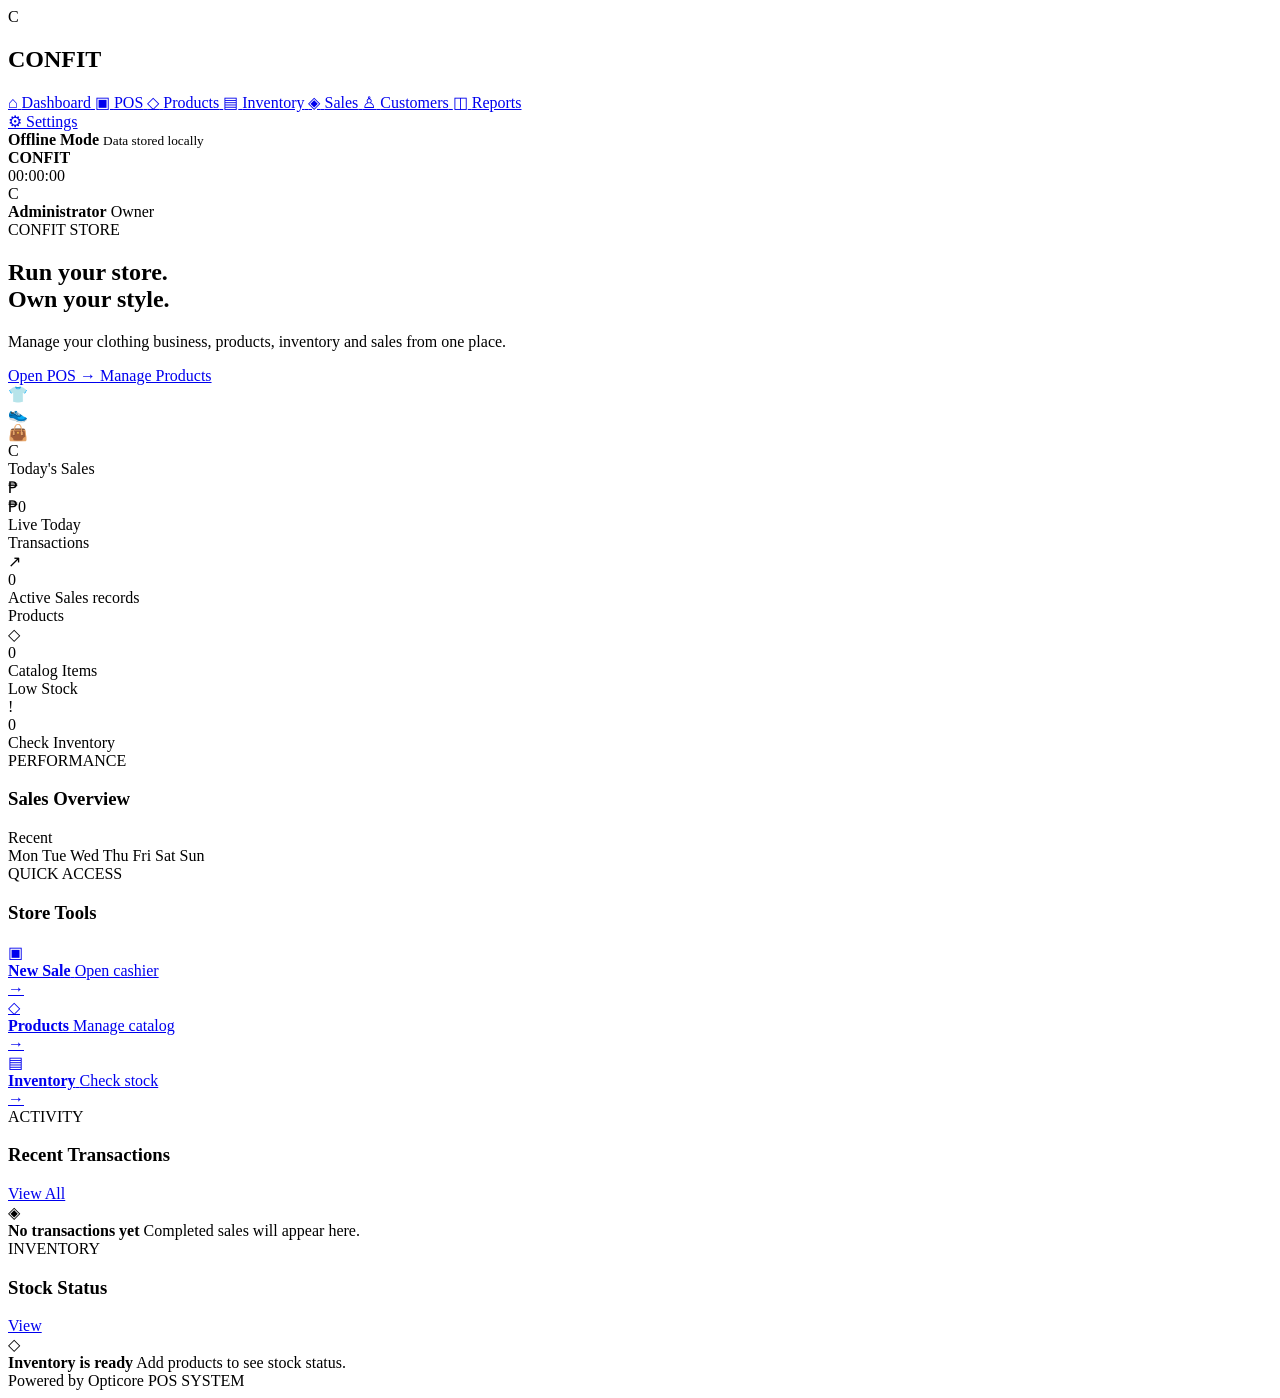
==== index.html @ 8e470021 "Add files via upload" ====
<!DOCTYPE html>
<html lang="en">
<head>
    <meta charset="UTF-8">
    <meta name="viewport" content="width=device-width, initial-scale=1.0">
    <title>CONFIT</title>
    <link rel="stylesheet" href="css/style.css">
    <link rel="stylesheet" href="css/gonzcore_motion.css">
</head>

<body>

    <div class="background">
        <div class="glow glow-one"></div>
        <div class="glow glow-two"></div>
        <div class="glow glow-three"></div>
        <div id="particles"></div>
    </div>

    <aside class="sidebar">

        <div class="brand">
            <div class="brand-mark">C</div>
            <div>
                <h1>CONFIT</h1>
            </div>
        </div>

        <nav class="navigation">

            <a href="index.html" class="nav-item active">
                <span class="nav-icon">⌂</span>
                <span>Dashboard</span>
            </a>

            <a href="pages/pos.html" class="nav-item">
                <span class="nav-icon">▣</span>
                <span>POS</span>
            </a>

            <a href="pages/products.html" class="nav-item">
                <span class="nav-icon">◇</span>
                <span>Products</span>
            </a>

            <a href="pages/inventory.html" class="nav-item">
                <span class="nav-icon">▤</span>
                <span>Inventory</span>
            </a>

            <a href="pages/sales.html" class="nav-item">
                <span class="nav-icon">◈</span>
                <span>Sales</span>
            </a>

            <a href="pages/customers.html" class="nav-item">
                <span class="nav-icon">♙</span>
                <span>Customers</span>
            </a>

            <a href="pages/reports.html" class="nav-item">
                <span class="nav-icon">◫</span>
                <span>Reports</span>
            </a>

        </nav>

        <div class="sidebar-bottom">

            <a href="pages/settings.html" class="nav-item">
                <span class="nav-icon">⚙</span>
                <span>Settings</span>
            </a>

            <div class="system-status">
                <span class="status-dot"></span>
                <div>
                    <strong>Offline Mode</strong>
                    <small>Data stored locally</small>
                </div>
            </div>

        </div>

    </aside>

    <main class="main-content">

        <header class="topbar">

            <div class="mobile-brand">
                <strong>CONFIT</strong>
            </div>

            <div class="topbar-right">

                <div class="live-time">
                    <span class="live-dot"></span>
                    <span id="liveTime">00:00:00</span>
                </div>

                <div class="profile" onclick="window.location.href='pages/account.html'" style="cursor:pointer">
                    <div class="profile-avatar">
                        C
                    </div>

                    <div class="profile-info">
                        <strong>Administrator</strong>
                        <span>Owner</span>
                    </div>

                </div>

            </div>

        </header>

        <section class="dashboard">

            <div class="welcome">

                <div class="welcome-text">

                    <span class="eyebrow">
                        CONFIT STORE
                    </span>

                    <h2>
                        Run your store.<br>
                        <span>Own your style.</span>
                    </h2>

                    <p>
                        Manage your clothing business, products,
                        inventory and sales from one place.
                    </p>

                    <div class="welcome-actions">

                        <a href="pages/pos.html" class="primary-button">
                            Open POS
                            <span>→</span>
                        </a>

                        <a href="pages/products.html" class="secondary-button">
                            Manage Products
                        </a>

                    </div>

                </div>

                <div class="fashion-display">

                    <div class="fashion-ring ring-one"></div>
                    <div class="fashion-ring ring-two"></div>

                    <div class="fashion-card card-shirt">
                        <span>👕</span>
                    </div>

                    <div class="fashion-card card-shoe">
                        <span>👟</span>
                    </div>

                    <div class="fashion-card card-bag">
                        <span>👜</span>
                    </div>

                    <div class="fashion-center">
                        <span>C</span>
                    </div>

                </div>

            </div>

            <div class="stats-grid">

                <div class="stat-card">

                    <div class="stat-top">
                        <span>Today's Sales</span>
                        <div class="stat-icon">₱</div>
                    </div>

                    <div class="stat-value">
                        ₱<span id="todaySales">0</span>
                    </div>

                    <div class="stat-bottom">
                        <span class="positive">Live</span>
                        <span>Today</span>
                    </div>

                </div>

                <div class="stat-card">

                    <div class="stat-top">
                        <span>Transactions</span>
                        <div class="stat-icon">↗</div>
                    </div>

                    <div class="stat-value" id="transactionCount">
                        0
                    </div>

                    <div class="stat-bottom">
                        <span class="positive">Active</span>
                        <span>Sales records</span>
                    </div>

                </div>

                <div class="stat-card">

                    <div class="stat-top">
                        <span>Products</span>
                        <div class="stat-icon">◇</div>
                    </div>

                    <div class="stat-value" id="productCount">
                        0
                    </div>

                    <div class="stat-bottom">
                        <span>Catalog</span>
                        <span>Items</span>
                    </div>

                </div>

                <div class="stat-card">

                    <div class="stat-top">
                        <span>Low Stock</span>
                        <div class="stat-icon">!</div>
                    </div>

                    <div class="stat-value" id="lowStockCount">
                        0
                    </div>

                    <div class="stat-bottom">
                        <span class="warning">Check</span>
                        <span>Inventory</span>
                    </div>

                </div>

            </div>

            <div class="content-grid">

                <div class="glass-panel sales-panel">

                    <div class="panel-header">

                        <div>
                            <span class="panel-label">
                                PERFORMANCE
                            </span>

                            <h3>
                                Sales Overview
                            </h3>
                        </div>

                        <span class="period">
                            Recent
                        </span>

                    </div>

                    <div class="chart">

                        <div class="chart-line line-one"></div>
                        <div class="chart-line line-two"></div>
                        <div class="chart-line line-three"></div>
                        <div class="chart-line line-four"></div>

                        <div class="chart-bars">

                            <div class="bar" style="height: 32%">
                                <span></span>
                            </div>

                            <div class="bar" style="height: 48%">
                                <span></span>
                            </div>

                            <div class="bar" style="height: 40%">
                                <span></span>
                            </div>

                            <div class="bar" style="height: 65%">
                                <span></span>
                            </div>

                            <div class="bar" style="height: 52%">
                                <span></span>
                            </div>

                            <div class="bar" style="height: 78%">
                                <span></span>
                            </div>

                            <div class="bar active-bar" style="height: 92%">
                                <span></span>
                            </div>

                        </div>

                        <div class="chart-days">
                            <span>Mon</span>
                            <span>Tue</span>
                            <span>Wed</span>
                            <span>Thu</span>
                            <span>Fri</span>
                            <span>Sat</span>
                            <span>Sun</span>
                        </div>

                    </div>

                </div>

                <div class="glass-panel quick-panel">

                    <div class="panel-header">

                        <div>
                            <span class="panel-label">
                                QUICK ACCESS
                            </span>

                            <h3>
                                Store Tools
                            </h3>
                        </div>

                    </div>

                    <div class="quick-actions">

                        <a href="pages/pos.html" class="quick-action">
                            <div class="quick-icon">▣</div>
                            <div>
                                <strong>New Sale</strong>
                                <span>Open cashier</span>
                            </div>
                            <b>→</b>
                        </a>

                        <a href="pages/products.html" class="quick-action">
                            <div class="quick-icon">◇</div>
                            <div>
                                <strong>Products</strong>
                                <span>Manage catalog</span>
                            </div>
                            <b>→</b>
                        </a>

                        <a href="pages/inventory.html" class="quick-action">
                            <div class="quick-icon">▤</div>
                            <div>
                                <strong>Inventory</strong>
                                <span>Check stock</span>
                            </div>
                            <b>→</b>
                        </a>

                    </div>

                </div>

            </div>

            <div class="bottom-grid">

                <div class="glass-panel recent-panel">

                    <div class="panel-header">

                        <div>
                            <span class="panel-label">
                                ACTIVITY
                            </span>

                            <h3>
                                Recent Transactions
                            </h3>
                        </div>

                        <a href="pages/sales.html">
                            View All
                        </a>

                    </div>

                    <div id="recentTransactions" class="transactions">

                        <div class="empty-state">
                            <div class="empty-icon">◈</div>
                            <strong>No transactions yet</strong>
                            <span>Completed sales will appear here.</span>
                        </div>

                    </div>

                </div>

                <div class="glass-panel stock-panel">

                    <div class="panel-header">

                        <div>
                            <span class="panel-label">
                                INVENTORY
                            </span>

                            <h3>
                                Stock Status
                            </h3>
                        </div>

                        <a href="pages/inventory.html">
                            View
                        </a>

                    </div>

                    <div id="stockStatus" class="stock-list">

                        <div class="empty-state">
                            <div class="empty-icon">◇</div>
                            <strong>Inventory is ready</strong>
                            <span>Add products to see stock status.</span>
                        </div>

                    </div>

                </div>

            </div>

        </section>

        <footer>
            <span>Powered by Opticore</span>
            <span>POS SYSTEM</span>
        </footer>

    </main>

    <script src="js/app.js"></script>

</body>
</html>
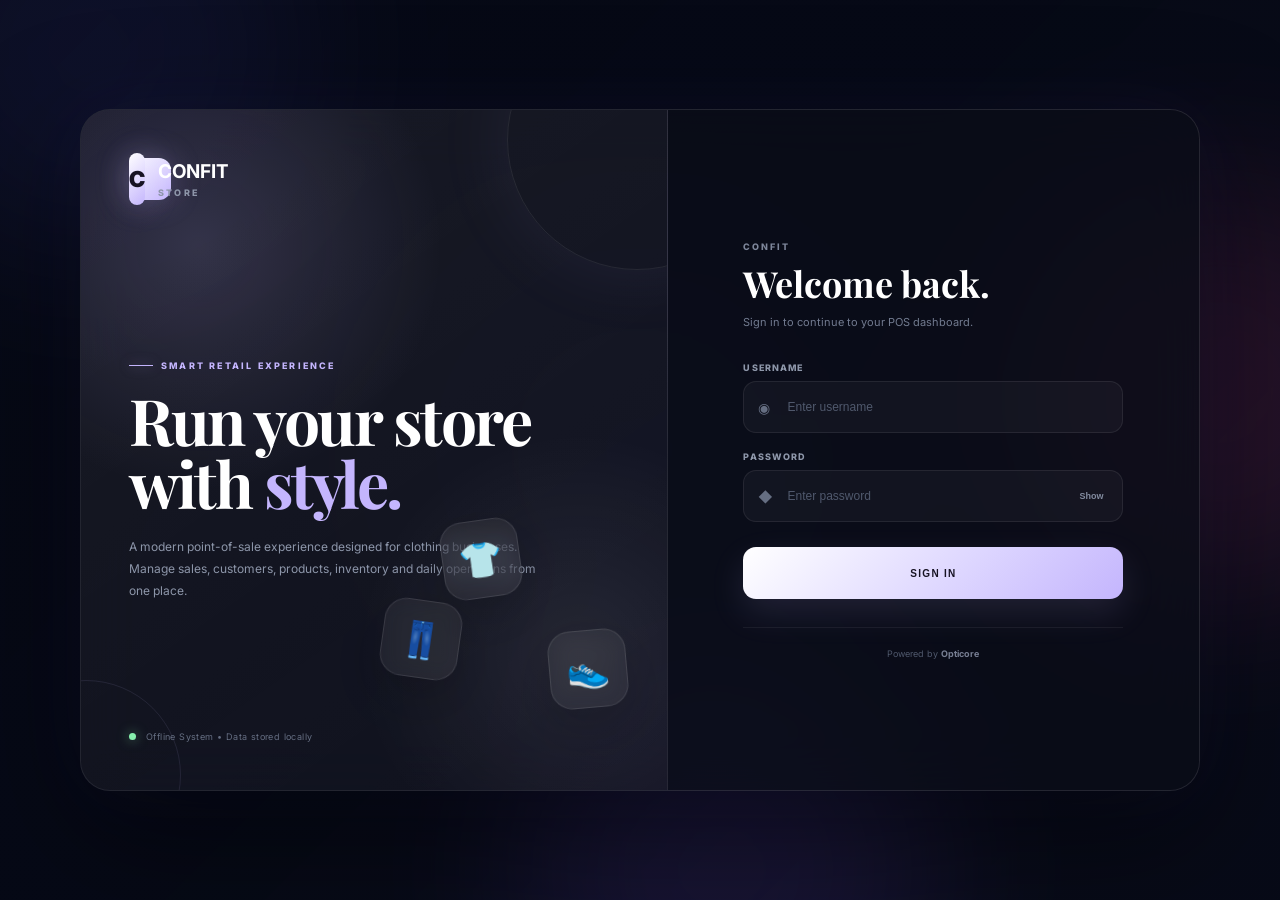
==== commit 9a8c52f7: "Update index.html to reflect new store branding" ====
--- a/index.html
+++ b/index.html
@@ -3,7 +3,7 @@
 <head>
     <meta charset="UTF-8">
     <meta name="viewport" content="width=device-width, initial-scale=1.0">
-    <title>CONFIT</title>
+    <title>CONFIT STORE</title>
     <link rel="stylesheet" href="css/style.css">
     <link rel="stylesheet" href="css/gonzcore_motion.css">
 </head>
@@ -457,4 +457,4 @@
     <script src="js/app.js"></script>
 
 </body>
-</html>+</html>
--- a/css/style.css
+++ b/css/style.css
@@ -0,0 +1,1093 @@
+@import url('https://fonts.googleapis.com/css2?family=Inter:wght@400;500;600;700;800&family=Playfair+Display:wght@600;700&display=swap');
+
+* {
+    box-sizing: border-box;
+    margin: 0;
+    padding: 0;
+}
+
+html {
+    scroll-behavior: smooth;
+}
+
+body {
+    min-height: 100vh;
+    font-family: Inter, Arial, sans-serif;
+    background: #080b14;
+    color: #f8fafc;
+    overflow-x: hidden;
+}
+
+a {
+    color: inherit;
+    text-decoration: none;
+}
+
+.background {
+    position: fixed;
+    inset: 0;
+    overflow: hidden;
+    pointer-events: none;
+    z-index: -1;
+    background:
+        radial-gradient(circle at 15% 20%, rgba(120, 119, 198, 0.15), transparent 28%),
+        radial-gradient(circle at 85% 75%, rgba(236, 72, 153, 0.12), transparent 28%),
+        linear-gradient(135deg, #080b14, #101322 50%, #080b14);
+}
+
+.glow {
+    position: absolute;
+    width: 420px;
+    height: 420px;
+    border-radius: 50%;
+    filter: blur(80px);
+    opacity: 0.3;
+}
+
+.glow-one {
+    top: -160px;
+    left: -120px;
+    background: #6366f1;
+    animation: floatOne 13s ease-in-out infinite;
+}
+
+.glow-two {
+    right: -150px;
+    top: 20%;
+    background: #ec4899;
+    animation: floatTwo 16s ease-in-out infinite;
+}
+
+.glow-three {
+    bottom: -180px;
+    left: 40%;
+    background: #8b5cf6;
+    animation: floatThree 18s ease-in-out infinite;
+}
+
+@keyframes floatOne {
+    0%, 100% {
+        transform: translate(0, 0);
+    }
+
+    50% {
+        transform: translate(100px, 80px);
+    }
+}
+
+@keyframes floatTwo {
+    0%, 100% {
+        transform: translate(0, 0);
+    }
+
+    50% {
+        transform: translate(-100px, 70px);
+    }
+}
+
+@keyframes floatThree {
+    0%, 100% {
+        transform: translate(0, 0);
+    }
+
+    50% {
+        transform: translate(80px, -90px);
+    }
+}
+
+#particles {
+    position: absolute;
+    inset: 0;
+}
+
+.particle {
+    position: absolute;
+    width: 3px;
+    height: 3px;
+    border-radius: 50%;
+    background: rgba(255, 255, 255, 0.45);
+    animation: particleFloat linear infinite;
+}
+
+@keyframes particleFloat {
+    from {
+        transform: translateY(110vh);
+        opacity: 0;
+    }
+
+    15% {
+        opacity: 1;
+    }
+
+    85% {
+        opacity: 1;
+    }
+
+    to {
+        transform: translateY(-20vh);
+        opacity: 0;
+    }
+}
+
+.sidebar {
+    position: fixed;
+    top: 0;
+    left: 0;
+    width: 260px;
+    height: 100vh;
+    padding: 28px 18px;
+    display: flex;
+    flex-direction: column;
+    background: rgba(8, 11, 20, 0.72);
+    border-right: 1px solid rgba(255, 255, 255, 0.08);
+    backdrop-filter: blur(25px);
+    z-index: 20;
+}
+
+.brand {
+    display: flex;
+    align-items: center;
+    gap: 12px;
+    padding: 0 10px 35px;
+}
+
+.brand-mark {
+    width: 42px;
+    height: 42px;
+    display: grid;
+    place-items: center;
+    border-radius: 12px;
+    background: linear-gradient(135deg, #ffffff, #c4b5fd);
+    color: #0f1020;
+    font-size: 21px;
+    font-weight: 800;
+    box-shadow: 0 0 30px rgba(196, 181, 253, 0.25);
+}
+
+.brand h1 {
+    font-size: 18px;
+    letter-spacing: -0.5px;
+}
+
+.brand span {
+    display: block;
+    margin-top: 2px;
+    color: #8b93a7;
+    font-size: 10px;
+    letter-spacing: 1.5px;
+    text-transform: uppercase;
+}
+
+.navigation {
+    display: flex;
+    flex-direction: column;
+    gap: 7px;
+}
+
+.nav-item {
+    position: relative;
+    display: flex;
+    align-items: center;
+    gap: 13px;
+    padding: 12px 14px;
+    border-radius: 10px;
+    color: #8e96aa;
+    font-size: 13px;
+    font-weight: 500;
+    transition: 0.3s ease;
+}
+
+.nav-item:hover {
+    color: #ffffff;
+    background: rgba(255, 255, 255, 0.06);
+    transform: translateX(4px);
+}
+
+.nav-item.active {
+    color: #ffffff;
+    background: rgba(255, 255, 255, 0.09);
+    box-shadow: inset 0 0 0 1px rgba(255, 255, 255, 0.06);
+}
+
+.nav-item.active::before {
+    content: "";
+    position: absolute;
+    left: 0;
+    width: 3px;
+    height: 20px;
+    border-radius: 0 5px 5px 0;
+    background: #c4b5fd;
+    box-shadow: 0 0 15px rgba(196, 181, 253, 0.8);
+}
+
+.nav-icon {
+    width: 21px;
+    text-align: center;
+    font-size: 17px;
+}
+
+.sidebar-bottom {
+    margin-top: auto;
+}
+
+.system-status {
+    display: flex;
+    align-items: center;
+    gap: 10px;
+    margin: 18px 5px 0;
+    padding: 12px;
+    border: 1px solid rgba(255, 255, 255, 0.07);
+    border-radius: 12px;
+    background: rgba(255, 255, 255, 0.035);
+}
+
+.status-dot {
+    width: 8px;
+    height: 8px;
+    flex-shrink: 0;
+    border-radius: 50%;
+    background: #34d399;
+    box-shadow: 0 0 12px rgba(52, 211, 153, 0.8);
+    animation: pulse 2s infinite;
+}
+
+@keyframes pulse {
+    50% {
+        opacity: 0.4;
+        transform: scale(0.75);
+    }
+}
+
+.system-status strong {
+    display: block;
+    font-size: 11px;
+}
+
+.system-status small {
+    display: block;
+    margin-top: 3px;
+    color: #71798d;
+    font-size: 9px;
+}
+
+.main-content {
+    min-height: 100vh;
+    margin-left: 260px;
+}
+
+.topbar {
+    height: 78px;
+    padding: 0 42px;
+    display: flex;
+    align-items: center;
+    justify-content: space-between;
+    border-bottom: 1px solid rgba(255, 255, 255, 0.07);
+    background: rgba(8, 11, 20, 0.32);
+    backdrop-filter: blur(18px);
+}
+
+.mobile-brand {
+    display: none;
+}
+
+.topbar-right {
+    width: 100%;
+    display: flex;
+    justify-content: flex-end;
+    align-items: center;
+    gap: 28px;
+}
+
+.live-time {
+    display: flex;
+    align-items: center;
+    gap: 8px;
+    color: #9da5b8;
+    font-size: 12px;
+    font-variant-numeric: tabular-nums;
+}
+
+.live-dot {
+    width: 6px;
+    height: 6px;
+    border-radius: 50%;
+    background: #34d399;
+    box-shadow: 0 0 10px #34d399;
+}
+
+.profile {
+    display: flex;
+    align-items: center;
+    gap: 10px;
+}
+
+.profile-avatar {
+    width: 36px;
+    height: 36px;
+    display: grid;
+    place-items: center;
+    border-radius: 50%;
+    background: linear-gradient(135deg, #c4b5fd, #f9a8d4);
+    color: #171323;
+    font-weight: 800;
+    font-size: 13px;
+}
+
+.profile-info strong {
+    display: block;
+    font-size: 12px;
+}
+
+.profile-info span {
+    display: block;
+    margin-top: 2px;
+    color: #747d91;
+    font-size: 10px;
+}
+
+.dashboard {
+    max-width: 1500px;
+    margin: auto;
+    padding: 38px 42px 30px;
+}
+
+.welcome {
+    position: relative;
+    min-height: 320px;
+    display: flex;
+    justify-content: space-between;
+    align-items: center;
+    padding: 45px 55px;
+    overflow: hidden;
+    border: 1px solid rgba(255, 255, 255, 0.08);
+    border-radius: 25px;
+    background: linear-gradient(120deg, rgba(255, 255, 255, 0.075), rgba(255, 255, 255, 0.025));
+    backdrop-filter: blur(18px);
+    animation: reveal 0.8s ease both;
+}
+
+.welcome::after {
+    content: "";
+    position: absolute;
+    width: 400px;
+    height: 400px;
+    right: 10%;
+    top: -250px;
+    border-radius: 50%;
+    border: 1px solid rgba(255, 255, 255, 0.08);
+}
+
+.eyebrow,
+.panel-label {
+    color: #a9a1d7;
+    font-size: 9px;
+    font-weight: 700;
+    letter-spacing: 2.5px;
+}
+
+.welcome h2 {
+    margin-top: 12px;
+    font-family: "Playfair Display", Georgia, serif;
+    font-size: clamp(40px, 5vw, 66px);
+    line-height: 0.98;
+    letter-spacing: -2px;
+}
+
+.welcome h2 span {
+    color: #c4b5fd;
+}
+
+.welcome p {
+    max-width: 480px;
+    margin-top: 20px;
+    color: #8d96aa;
+    font-size: 13px;
+    line-height: 1.8;
+}
+
+.welcome-actions {
+    display: flex;
+    gap: 10px;
+    margin-top: 27px;
+}
+
+.primary-button,
+.secondary-button {
+    display: inline-flex;
+    align-items: center;
+    justify-content: center;
+    gap: 18px;
+    min-height: 45px;
+    padding: 0 18px;
+    border-radius: 9px;
+    font-size: 11px;
+    font-weight: 700;
+    transition: 0.3s ease;
+}
+
+.primary-button {
+    color: #151221;
+    background: #f8fafc;
+}
+
+.primary-button:hover {
+    transform: translateY(-3px);
+    box-shadow: 0 12px 30px rgba(255, 255, 255, 0.15);
+}
+
+.secondary-button {
+    color: #d9ddea;
+    border: 1px solid rgba(255, 255, 255, 0.12);
+    background: rgba(255, 255, 255, 0.04);
+}
+
+.secondary-button:hover {
+    background: rgba(255, 255, 255, 0.08);
+    transform: translateY(-3px);
+}
+
+.fashion-display {
+    position: relative;
+    width: 330px;
+    height: 280px;
+    flex-shrink: 0;
+}
+
+.fashion-center {
+    position: absolute;
+    left: 50%;
+    top: 50%;
+    width: 100px;
+    height: 100px;
+    display: grid;
+    place-items: center;
+    border-radius: 50%;
+    transform: translate(-50%, -50%);
+    background: linear-gradient(135deg, #f8fafc, #c4b5fd);
+    color: #171323;
+    font-size: 30px;
+    font-weight: 800;
+    box-shadow: 0 0 70px rgba(196, 181, 253, 0.25);
+    z-index: 3;
+}
+
+.fashion-ring {
+    position: absolute;
+    left: 50%;
+    top: 50%;
+    border: 1px solid rgba(196, 181, 253, 0.2);
+    border-radius: 50%;
+    transform: translate(-50%, -50%);
+}
+
+.ring-one {
+    width: 190px;
+    height: 190px;
+    animation: rotateRing 15s linear infinite;
+}
+
+.ring-two {
+    width: 280px;
+    height: 280px;
+    border-style: dashed;
+    animation: rotateRingReverse 20s linear infinite;
+}
+
+@keyframes rotateRing {
+    to {
+        transform: translate(-50%, -50%) rotate(360deg);
+    }
+}
+
+@keyframes rotateRingReverse {
+    to {
+        transform: translate(-50%, -50%) rotate(-360deg);
+    }
+}
+
+.fashion-card {
+    position: absolute;
+    width: 62px;
+    height: 62px;
+    display: grid;
+    place-items: center;
+    border: 1px solid rgba(255, 255, 255, 0.12);
+    border-radius: 17px;
+    background: rgba(255, 255, 255, 0.08);
+    backdrop-filter: blur(15px);
+    font-size: 27px;
+    box-shadow: 0 15px 35px rgba(0, 0, 0, 0.2);
+    z-index: 4;
+}
+
+.card-shirt {
+    top: 5px;
+    left: 45px;
+    animation: cardFloatOne 4s ease-in-out infinite;
+}
+
+.card-shoe {
+    right: 18px;
+    top: 90px;
+    animation: cardFloatTwo 5s ease-in-out infinite;
+}
+
+.card-bag {
+    bottom: 10px;
+    left: 75px;
+    animation: cardFloatThree 4.5s ease-in-out infinite;
+}
+
+@keyframes cardFloatOne {
+    50% {
+        transform: translateY(-13px) rotate(5deg);
+    }
+}
+
+@keyframes cardFloatTwo {
+    50% {
+        transform: translateY(12px) rotate(-5deg);
+    }
+}
+
+@keyframes cardFloatThree {
+    50% {
+        transform: translateY(-9px) rotate(-4deg);
+    }
+}
+
+.stats-grid {
+    display: grid;
+    grid-template-columns: repeat(4, 1fr);
+    gap: 15px;
+    margin-top: 18px;
+}
+
+.stat-card,
+.glass-panel {
+    border: 1px solid rgba(255, 255, 255, 0.08);
+    background: rgba(255, 255, 255, 0.045);
+    backdrop-filter: blur(18px);
+}
+
+.stat-card {
+    padding: 20px;
+    border-radius: 16px;
+    transition: 0.35s ease;
+    animation: reveal 0.8s ease both;
+}
+
+.stat-card:hover {
+    transform: translateY(-5px);
+    border-color: rgba(196, 181, 253, 0.25);
+    background: rgba(255, 255, 255, 0.065);
+}
+
+.stat-top {
+    display: flex;
+    align-items: center;
+    justify-content: space-between;
+    color: #8992a6;
+    font-size: 11px;
+}
+
+.stat-icon {
+    width: 30px;
+    height: 30px;
+    display: grid;
+    place-items: center;
+    border-radius: 8px;
+    color: #c4b5fd;
+    background: rgba(196, 181, 253, 0.08);
+    font-weight: 700;
+}
+
+.stat-value {
+    margin-top: 15px;
+    font-size: 28px;
+    font-weight: 700;
+    letter-spacing: -1px;
+}
+
+.stat-bottom {
+    display: flex;
+    gap: 8px;
+    margin-top: 9px;
+    color: #626b7f;
+    font-size: 9px;
+}
+
+.positive {
+    color: #6ee7b7;
+}
+
+.warning {
+    color: #fbbf24;
+}
+
+.content-grid {
+    display: grid;
+    grid-template-columns: 1.6fr 1fr;
+    gap: 15px;
+    margin-top: 18px;
+}
+
+.bottom-grid {
+    display: grid;
+    grid-template-columns: 1.3fr 1fr;
+    gap: 15px;
+    margin-top: 18px;
+}
+
+.glass-panel {
+    border-radius: 16px;
+    padding: 22px;
+    animation: reveal 0.9s ease both;
+}
+
+.panel-header {
+    display: flex;
+    justify-content: space-between;
+    align-items: flex-start;
+}
+
+.panel-header h3 {
+    margin-top: 6px;
+    font-size: 15px;
+}
+
+.panel-header a,
+.period {
+    color: #8f98ad;
+    font-size: 10px;
+}
+
+.panel-header a:hover {
+    color: #ffffff;
+}
+
+.chart {
+    position: relative;
+    height: 220px;
+    margin-top: 25px;
+}
+
+.chart-line {
+    position: absolute;
+    left: 0;
+    right: 0;
+    border-top: 1px solid rgba(255, 255, 255, 0.055);
+}
+
+.line-one {
+    top: 15%;
+}
+
+.line-two {
+    top: 40%;
+}
+
+.line-three {
+    top: 65%;
+}
+
+.line-four {
+    top: 90%;
+}
+
+.chart-bars {
+    position: absolute;
+    inset: 15% 0 10% 0;
+    display: flex;
+    align-items: flex-end;
+    justify-content: space-around;
+    gap: 20px;
+}
+
+.bar {
+    position: relative;
+    width: 28px;
+    max-width: 12%;
+    border-radius: 7px 7px 2px 2px;
+    background: linear-gradient(to top, rgba(196, 181, 253, 0.15), rgba(196, 181, 253, 0.5));
+    transform-origin: bottom;
+    animation: barGrow 1.2s ease both;
+}
+
+.bar span {
+    position: absolute;
+    top: 0;
+    left: 50%;
+    width: 5px;
+    height: 5px;
+    border-radius: 50%;
+    transform: translate(-50%, -50%);
+    background: #ddd6fe;
+    box-shadow: 0 0 12px #c4b5fd;
+}
+
+.active-bar {
+    background: linear-gradient(to top, rgba(244, 114, 182, 0.2), rgba(244, 114, 182, 0.7));
+}
+
+.active-bar span {
+    background: #f9a8d4;
+    box-shadow: 0 0 14px #f9a8d4;
+}
+
+@keyframes barGrow {
+    from {
+        transform: scaleY(0);
+    }
+
+    to {
+        transform: scaleY(1);
+    }
+}
+
+.chart-days {
+    position: absolute;
+    bottom: -3px;
+    left: 0;
+    right: 0;
+    display: flex;
+    justify-content: space-around;
+    color: #626b7f;
+    font-size: 9px;
+}
+
+.quick-actions {
+    display: flex;
+    flex-direction: column;
+    gap: 10px;
+    margin-top: 18px;
+}
+
+.quick-action {
+    display: flex;
+    align-items: center;
+    gap: 12px;
+    padding: 12px;
+    border-radius: 10px;
+    border: 1px solid transparent;
+    background: rgba(255, 255, 255, 0.035);
+    transition: 0.3s ease;
+}
+
+.quick-action:hover {
+    transform: translateX(5px);
+    border-color: rgba(255, 255, 255, 0.08);
+    background: rgba(255, 255, 255, 0.07);
+}
+
+.quick-icon {
+    width: 35px;
+    height: 35px;
+    display: grid;
+    place-items: center;
+    border-radius: 9px;
+    background: rgba(196, 181, 253, 0.09);
+    color: #c4b5fd;
+}
+
+.quick-action strong {
+    display: block;
+    font-size: 11px;
+}
+
+.quick-action span {
+    display: block;
+    margin-top: 3px;
+    color: #687186;
+    font-size: 9px;
+}
+
+.quick-action b {
+    margin-left: auto;
+    color: #687186;
+    font-size: 15px;
+}
+
+.transactions,
+.stock-list {
+    margin-top: 17px;
+}
+
+.empty-state {
+    min-height: 130px;
+    display: flex;
+    flex-direction: column;
+    align-items: center;
+    justify-content: center;
+    gap: 5px;
+    color: #70798d;
+    text-align: center;
+}
+
+.empty-icon {
+    margin-bottom: 5px;
+    color: #a99ddd;
+    font-size: 23px;
+}
+
+.empty-state strong {
+    color: #aeb6c7;
+    font-size: 11px;
+}
+
+.empty-state span {
+    font-size: 9px;
+}
+
+.transaction {
+    display: flex;
+    align-items: center;
+    gap: 12px;
+    padding: 12px 0;
+    border-bottom: 1px solid rgba(255, 255, 255, 0.055);
+}
+
+.transaction:last-child {
+    border-bottom: none;
+}
+
+.transaction-icon {
+    width: 35px;
+    height: 35px;
+    display: grid;
+    place-items: center;
+    border-radius: 9px;
+    background: rgba(52, 211, 153, 0.08);
+    color: #6ee7b7;
+}
+
+.transaction-info {
+    flex: 1;
+}
+
+.transaction-info strong {
+    display: block;
+    font-size: 11px;
+}
+
+.transaction-info span {
+    display: block;
+    margin-top: 3px;
+    color: #626b7f;
+    font-size: 9px;
+}
+
+.transaction-total {
+    font-size: 11px;
+    font-weight: 700;
+}
+
+.stock-item {
+    display: flex;
+    align-items: center;
+    gap: 12px;
+    padding: 11px 0;
+    border-bottom: 1px solid rgba(255, 255, 255, 0.055);
+}
+
+.stock-item:last-child {
+    border-bottom: none;
+}
+
+.stock-image {
+    width: 35px;
+    height: 35px;
+    display: grid;
+    place-items: center;
+    border-radius: 9px;
+    background: rgba(255, 255, 255, 0.06);
+    font-size: 17px;
+}
+
+.stock-info {
+    flex: 1;
+}
+
+.stock-info strong {
+    display: block;
+    font-size: 10px;
+}
+
+.stock-info span {
+    display: block;
+    margin-top: 3px;
+    color: #626b7f;
+    font-size: 9px;
+}
+
+.stock-number {
+    font-size: 10px;
+    font-weight: 700;
+}
+
+.stock-number.low {
+    color: #fbbf24;
+}
+
+.stock-number.good {
+    color: #6ee7b7;
+}
+
+footer {
+    display: flex;
+    justify-content: space-between;
+    max-width: 1500px;
+    margin: auto;
+    padding: 15px 42px 25px;
+    color: #50596c;
+    font-size: 9px;
+}
+
+@keyframes reveal {
+    from {
+        opacity: 0;
+        transform: translateY(15px);
+    }
+
+    to {
+        opacity: 1;
+        transform: translateY(0);
+    }
+}
+
+@media (max-width: 1100px) {
+
+    .sidebar {
+        width: 220px;
+    }
+
+    .main-content {
+        margin-left: 220px;
+    }
+
+    .dashboard {
+        padding: 28px;
+    }
+
+    .topbar {
+        padding: 0 28px;
+    }
+
+    .welcome {
+        padding: 35px;
+    }
+
+    .fashion-display {
+        transform: scale(0.8);
+        margin-right: -40px;
+    }
+
+    .stats-grid {
+        grid-template-columns: repeat(2, 1fr);
+    }
+
+}
+
+@media (max-width: 800px) {
+
+    .sidebar {
+        position: relative;
+        width: 100%;
+        height: auto;
+        padding: 15px;
+    }
+
+    .brand {
+        padding-bottom: 15px;
+    }
+
+    .navigation {
+        flex-direction: row;
+        overflow-x: auto;
+    }
+
+    .nav-item {
+        white-space: nowrap;
+    }
+
+    .sidebar-bottom {
+        display: flex;
+        align-items: center;
+        gap: 10px;
+        margin-top: 10px;
+    }
+
+    .system-status {
+        margin: 0;
+        flex: 1;
+    }
+
+    .main-content {
+        margin-left: 0;
+    }
+
+    .topbar {
+        height: 65px;
+        padding: 0 20px;
+    }
+
+    .mobile-brand {
+        display: block;
+    }
+
+    .dashboard {
+        padding: 20px;
+    }
+
+    .welcome {
+        min-height: auto;
+        padding: 30px;
+    }
+
+    .fashion-display {
+        display: none;
+    }
+
+    .content-grid,
+    .bottom-grid {
+        grid-template-columns: 1fr;
+    }
+
+    footer {
+        padding: 15px 20px;
+    }
+
+}
+
+@media (max-width: 550px) {
+
+    .profile-info {
+        display: none;
+    }
+
+    .live-time {
+        display: none;
+    }
+
+    .welcome h2 {
+        font-size: 40px;
+    }
+
+    .welcome-actions {
+        flex-direction: column;
+    }
+
+    .primary-button,
+    .secondary-button {
+        width: 100%;
+    }
+
+    .stats-grid {
+        grid-template-columns: 1fr;
+    }
+
+    .chart-bars {
+        gap: 8px;
+    }
+
+}
--- a/css/gonzcore_motion.css
+++ b/css/gonzcore_motion.css
@@ -0,0 +1,371 @@
+
+:root {
+    --motion-ease: cubic-bezier(0.22, 1, 0.36, 1);
+}
+
+body {
+    animation: gcPageFade 0.7s ease both;
+}
+
+.background {
+    transform: translateZ(0);
+}
+
+.main-content {
+    animation: gcMainEnter 0.75s var(--motion-ease) both;
+}
+
+.topbar {
+    animation: gcTopbarEnter 0.65s var(--motion-ease) both;
+}
+
+.main-content > section,
+.main-content > .page,
+.main-content > .dashboard,
+.main-content > .pos-page,
+.main-content > .products-page,
+.main-content > .inventory-page,
+.main-content > .sales-page,
+.main-content > .customers-page,
+.main-content > .reports-page,
+.main-content > .settings-page {
+    animation: gcContentEnter 0.8s var(--motion-ease) 0.08s both;
+}
+
+.pos-page > *,
+.products-page > *,
+.inventory-page > *,
+.sales-page > *,
+.customers-page > *,
+.reports-page > *,
+.settings-page > *,
+.page > * {
+    animation: gcItemEnter 0.7s var(--motion-ease) both;
+}
+
+.pos-page > *:nth-child(1),
+.products-page > *:nth-child(1),
+.inventory-page > *:nth-child(1),
+.sales-page > *:nth-child(1),
+.customers-page > *:nth-child(1),
+.reports-page > *:nth-child(1),
+.settings-page > *:nth-child(1),
+.page > *:nth-child(1) {
+    animation-delay: 0.08s;
+}
+
+.pos-page > *:nth-child(2),
+.products-page > *:nth-child(2),
+.inventory-page > *:nth-child(2),
+.sales-page > *:nth-child(2),
+.customers-page > *:nth-child(2),
+.reports-page > *:nth-child(2),
+.settings-page > *:nth-child(2),
+.page > *:nth-child(2) {
+    animation-delay: 0.16s;
+}
+
+.pos-page > *:nth-child(3),
+.products-page > *:nth-child(3),
+.inventory-page > *:nth-child(3),
+.sales-page > *:nth-child(3),
+.customers-page > *:nth-child(3),
+.reports-page > *:nth-child(3),
+.settings-page > *:nth-child(3),
+.page > *:nth-child(3) {
+    animation-delay: 0.24s;
+}
+
+.pos-page > *:nth-child(4),
+.products-page > *:nth-child(4),
+.inventory-page > *:nth-child(4),
+.sales-page > *:nth-child(4),
+.customers-page > *:nth-child(4),
+.reports-page > *:nth-child(4),
+.settings-page > *:nth-child(4),
+.page > *:nth-child(4) {
+    animation-delay: 0.32s;
+}
+
+.pos-page > *:nth-child(5),
+.products-page > *:nth-child(5),
+.inventory-page > *:nth-child(5),
+.sales-page > *:nth-child(5),
+.customers-page > *:nth-child(5),
+.reports-page > *:nth-child(5),
+.settings-page > *:nth-child(5),
+.page > *:nth-child(5) {
+    animation-delay: 0.4s;
+}
+
+.pos-page > *:nth-child(n+6),
+.products-page > *:nth-child(n+6),
+.inventory-page > *:nth-child(n+6),
+.sales-page > *:nth-child(n+6),
+.customers-page > *:nth-child(n+6),
+.reports-page > *:nth-child(n+6),
+.settings-page > *:nth-child(n+6),
+.page > *:nth-child(n+6) {
+    animation-delay: 0.48s;
+}
+
+.nav-item {
+    transition:
+        transform 0.28s var(--motion-ease),
+        color 0.28s ease,
+        background 0.28s ease,
+        box-shadow 0.28s ease;
+}
+
+.nav-item:hover {
+    transform: translateX(6px);
+}
+
+.nav-item.active {
+    animation: gcActiveNav 2.8s ease-in-out infinite;
+}
+
+.brand-mark {
+    animation: gcBrandFloat 4s ease-in-out infinite;
+}
+
+.system-status {
+    animation: gcStatusFloat 5s ease-in-out infinite;
+}
+
+.report-stat,
+.report-panel,
+.payment-card,
+.pos-products,
+.cart-panel,
+.stat-card,
+.settings-card,
+.inventory-card,
+.sales-card,
+.customer-card,
+.product-card,
+.summary-card {
+    transition:
+        transform 0.3s var(--motion-ease),
+        border-color 0.3s ease,
+        box-shadow 0.3s ease;
+}
+
+.report-stat:hover,
+.report-panel:hover,
+.payment-card:hover,
+.pos-products:hover,
+.cart-panel:hover,
+.stat-card:hover,
+.settings-card:hover,
+.inventory-card:hover,
+.sales-card:hover,
+.customer-card:hover,
+.product-card:hover,
+.summary-card:hover {
+    transform: translateY(-4px);
+}
+
+button,
+.primary-button,
+.secondary-button,
+.add-button,
+.refresh-button,
+.settings-button,
+.report-button,
+.save-button,
+.reset-button {
+    transition:
+        transform 0.25s var(--motion-ease),
+        box-shadow 0.25s ease,
+        background 0.25s ease;
+}
+
+button:hover,
+.primary-button:hover,
+.secondary-button:hover,
+.add-button:hover,
+.refresh-button:hover,
+.settings-button:hover,
+.report-button:hover,
+.save-button:hover,
+.reset-button:hover {
+    transform: translateY(-2px);
+}
+
+#particles {
+    transform: translateZ(0);
+}
+
+@keyframes gcPageFade {
+    from {
+        opacity: 0;
+    }
+
+    to {
+        opacity: 1;
+    }
+}
+
+@keyframes gcMainEnter {
+    from {
+        opacity: 0;
+        transform: translateY(8px);
+    }
+
+    to {
+        opacity: 1;
+        transform: translateY(0);
+    }
+}
+
+@keyframes gcTopbarEnter {
+    from {
+        opacity: 0;
+        transform: translateY(-12px);
+    }
+
+    to {
+        opacity: 1;
+        transform: translateY(0);
+    }
+}
+
+@keyframes gcContentEnter {
+    from {
+        opacity: 0;
+        transform: translateY(18px);
+    }
+
+    to {
+        opacity: 1;
+        transform: translateY(0);
+    }
+}
+
+@keyframes gcItemEnter {
+    from {
+        opacity: 0;
+        transform: translateY(18px) scale(0.985);
+    }
+
+    to {
+        opacity: 1;
+        transform: translateY(0) scale(1);
+    }
+}
+
+@keyframes gcActiveNav {
+    0%,
+    100% {
+        box-shadow:
+            inset 0 0 0 1px rgba(255, 255, 255, 0.06),
+            0 0 0 rgba(196, 181, 253, 0);
+    }
+
+    50% {
+        box-shadow:
+            inset 0 0 0 1px rgba(196, 181, 253, 0.12),
+            0 0 18px rgba(196, 181, 253, 0.06);
+    }
+}
+
+@keyframes gcBrandFloat {
+    0%,
+    100% {
+        transform: translateY(0);
+    }
+
+    50% {
+        transform: translateY(-3px);
+    }
+}
+
+@keyframes gcStatusFloat {
+    0%,
+    100% {
+        transform: translateY(0);
+    }
+
+    50% {
+        transform: translateY(-2px);
+    }
+}
+
+@media (prefers-reduced-motion: reduce) {
+    *,
+    *::before,
+    *::after {
+        animation-duration: 0.01ms !important;
+        animation-iteration-count: 1 !important;
+        scroll-behavior: auto !important;
+        transition-duration: 0.01ms !important;
+    }
+}
+
+.profile{
+    cursor:pointer;
+    transition:all .3s ease;
+}
+
+.profile:hover{
+    transform:translateY(-2px);
+    opacity:.9;
+}
+
+.profile:hover .profile-avatar{
+    transform:scale(1.08);
+    box-shadow:0 0 25px rgba(196,181,253,.35);
+}
+
+.profile-avatar{
+    transition:all .3s ease;
+}
+
+#globalLogoutButton{
+    border:1px solid rgba(255,255,255,.1);
+    background:rgba(255,255,255,.05);
+    color:#d7d9e3;
+    padding:10px 16px;
+    border-radius:12px;
+    font-size:10px;
+    font-weight:700;
+    cursor:pointer;
+    transition:all .3s ease;
+}
+
+#globalLogoutButton:hover{
+    transform:translateY(-2px);
+    background:rgba(255,255,255,.1);
+    border-color:rgba(196,181,253,.35);
+    color:#ffffff;
+    box-shadow:0 8px 25px rgba(0,0,0,.2);
+}
+
+.profile{
+    position:relative;
+    cursor:pointer;
+    transition:transform .3s ease, opacity .3s ease;
+}
+
+.profile:hover{
+    transform:translateY(-2px);
+    opacity:.95;
+}
+
+.profile:hover .profile-avatar{
+    transform:scale(1.08);
+    box-shadow:0 0 25px rgba(196,181,253,.35);
+}
+
+.profile-avatar{
+    transition:transform .3s ease, box-shadow .3s ease;
+}
+
+.profile:active{
+    transform:scale(.96);
+}
+
+.profile:active .profile-avatar{
+    transform:scale(.98);
+}
